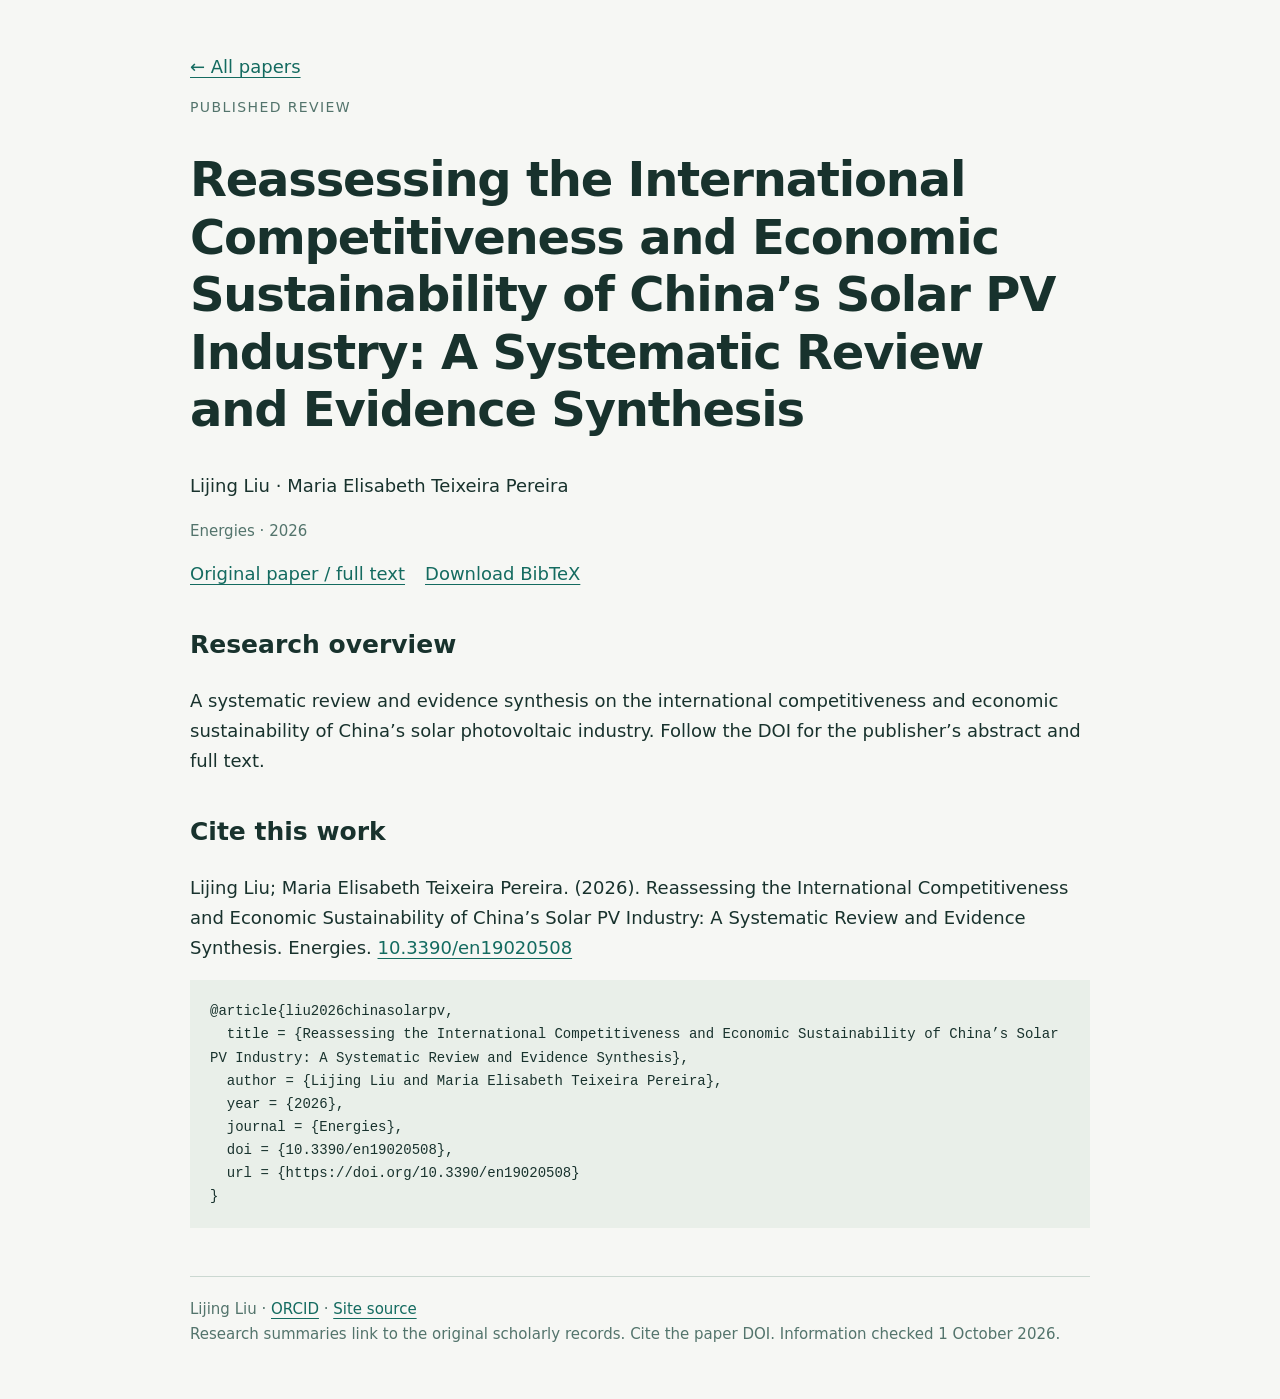
==== papers/china-solar-pv/index.html @ e6fdfd6c "Publish academic paper pages with citation metadata and crawler discovery files" ====
<!doctype html>
<html lang="en"><head><meta charset="utf-8"><meta name="viewport" content="width=device-width,initial-scale=1"><title>Reassessing the International Competitiveness and Economic Sustainability of China’s Solar PV Industry: A Systematic Review and Evidence Synthesis</title><meta name="robots" content="index,follow"><link rel="canonical" href="https://liulijing1.github.io/papers/china-solar-pv/"><link rel="stylesheet" href="/style.css"><meta name="description" content="A systematic review and evidence synthesis on the international competitiveness and economic sustainability of China’s solar photovoltaic industry. Follow the DOI for the publisher’s abstract and full text."><meta name="citation_title" content="Reassessing the International Competitiveness and Economic Sustainability of China’s Solar PV Industry: A Systematic Review and Evidence Synthesis"><meta name="citation_author" content="Lijing Liu"><meta name="citation_author" content="Maria Elisabeth Teixeira Pereira"><meta name="citation_publication_date" content="2026"><meta name="citation_doi" content="10.3390/en19020508"><meta name="citation_journal_title" content="Energies"><meta name="keywords" content="Solar PV, China, international competitiveness, economic sustainability, systematic review"><script type="application/ld+json">{"@context": "https://schema.org", "@type": "ScholarlyArticle", "headline": "Reassessing the International Competitiveness and Economic Sustainability of China’s Solar PV Industry: A Systematic Review and Evidence Synthesis", "author": [{"@type": "Person", "name": "Lijing Liu", "sameAs": "https://orcid.org/0000-0001-7200-9192"}, {"@type": "Person", "name": "Maria Elisabeth Teixeira Pereira"}], "identifier": "10.3390/en19020508", "sameAs": "https://doi.org/10.3390/en19020508", "url": "https://liulijing1.github.io/papers/china-solar-pv/", "description": "A systematic review and evidence synthesis on the international competitiveness and economic sustainability of China’s solar photovoltaic industry. Follow the DOI for the publisher’s abstract and full text.", "isPartOf": {"@type": "Periodical", "name": "Energies"}}</script></head><body><main><nav><a href="/">← All papers</a></nav><p class="eyebrow">Published review</p><h1>Reassessing the International Competitiveness and Economic Sustainability of China’s Solar PV Industry: A Systematic Review and Evidence Synthesis</h1><p>Lijing Liu · Maria Elisabeth Teixeira Pereira</p><p class="meta">Energies · 2026</p><div class="links"><a href="https://doi.org/10.3390/en19020508">Original paper / full text</a><a href="citation.bib">Download BibTeX</a></div><h2>Research overview</h2><p>A systematic review and evidence synthesis on the international competitiveness and economic sustainability of China’s solar photovoltaic industry. Follow the DOI for the publisher’s abstract and full text.</p><h2>Cite this work</h2><p>Lijing Liu; Maria Elisabeth Teixeira Pereira. (2026). Reassessing the International Competitiveness and Economic Sustainability of China’s Solar PV Industry: A Systematic Review and Evidence Synthesis. Energies. <a href="https://doi.org/10.3390/en19020508">10.3390/en19020508</a></p><pre>@article{liu2026chinasolarpv,
  title = {Reassessing the International Competitiveness and Economic Sustainability of China’s Solar PV Industry: A Systematic Review and Evidence Synthesis},
  author = {Lijing Liu and Maria Elisabeth Teixeira Pereira},
  year = {2026},
  journal = {Energies},
  doi = {10.3390/en19020508},
  url = {https://doi.org/10.3390/en19020508}
}
</pre><footer>Lijing Liu · <a href="https://orcid.org/0000-0001-7200-9192">ORCID</a> · <a href="https://github.com/liulijing1/liulijing1.github.io">Site source</a><br>Research summaries link to the original scholarly records. Cite the paper DOI. Information checked 1 October 2026.</footer></main></body></html>
---- style.css ----
body{margin:0;background:#f6f7f4;color:#18322d;font:18px/1.65 system-ui,sans-serif}main{max-width:900px;margin:auto;padding:52px 24px}a{color:#146b60;text-underline-offset:4px}h1{font-size:clamp(30px,5vw,48px);line-height:1.2;letter-spacing:-.025em}h2{font-size:25px;margin-top:36px}.eyebrow{font-size:14px;text-transform:uppercase;letter-spacing:.1em;color:#53746c}.card{padding:25px 0;border-top:1px solid #cbd8d1}.meta,footer{font-size:15px;color:#53746c}.links{display:flex;flex-wrap:wrap;gap:20px}pre{white-space:pre-wrap;overflow-wrap:anywhere;background:#e9efe9;padding:20px;font-size:14px}li{margin:12px 0}footer{margin-top:48px;border-top:1px solid #cbd8d1;padding-top:20px}
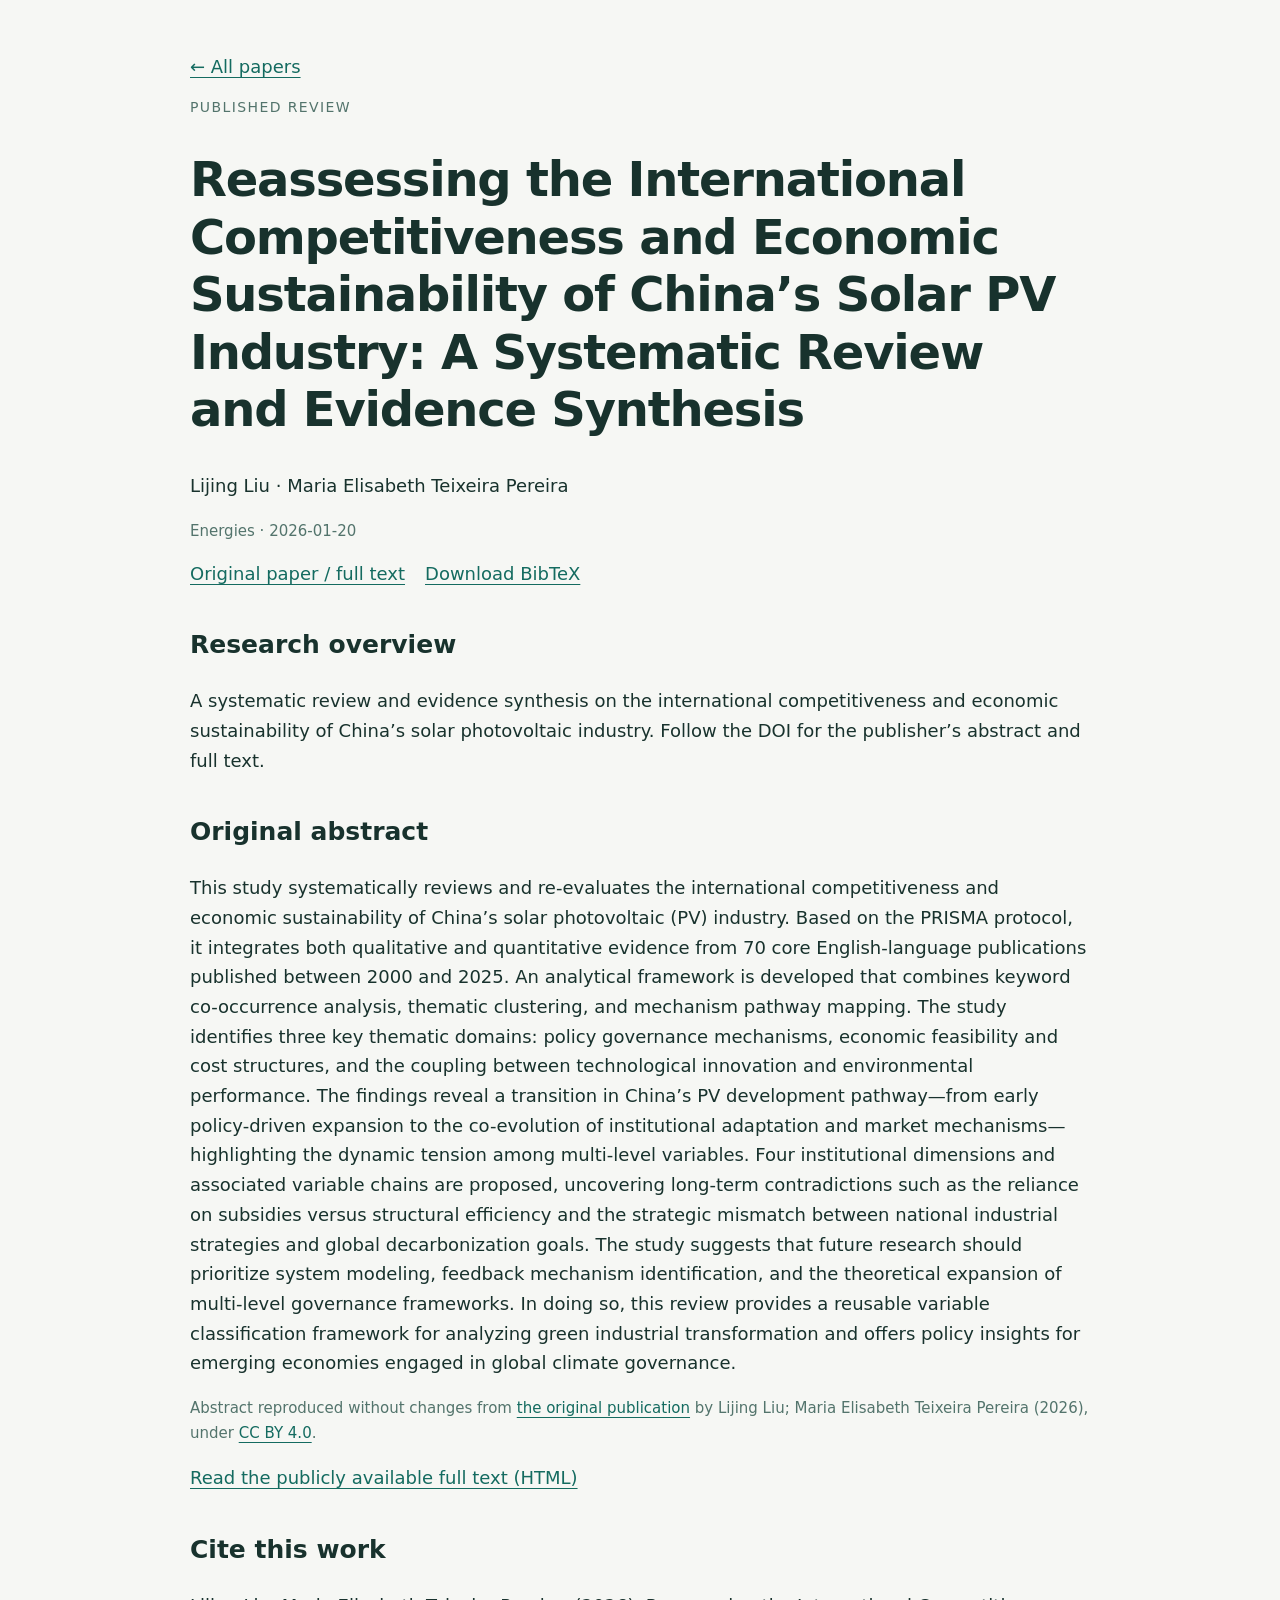
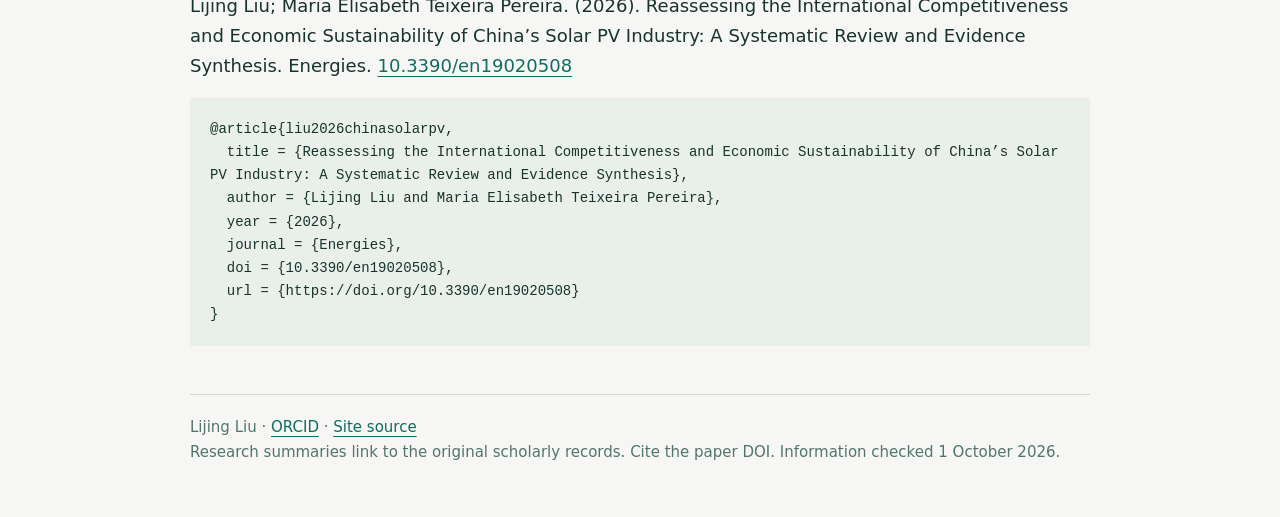
==== commit 4026d9de: "Add original abstracts, open full-text links and search ownership verification" ====
--- a/papers/china-solar-pv/index.html
+++ b/papers/china-solar-pv/index.html
@@ -1,5 +1,5 @@
 <!doctype html>
-<html lang="en"><head><meta charset="utf-8"><meta name="viewport" content="width=device-width,initial-scale=1"><title>Reassessing the International Competitiveness and Economic Sustainability of China’s Solar PV Industry: A Systematic Review and Evidence Synthesis</title><meta name="robots" content="index,follow"><link rel="canonical" href="https://liulijing1.github.io/papers/china-solar-pv/"><link rel="stylesheet" href="/style.css"><meta name="description" content="A systematic review and evidence synthesis on the international competitiveness and economic sustainability of China’s solar photovoltaic industry. Follow the DOI for the publisher’s abstract and full text."><meta name="citation_title" content="Reassessing the International Competitiveness and Economic Sustainability of China’s Solar PV Industry: A Systematic Review and Evidence Synthesis"><meta name="citation_author" content="Lijing Liu"><meta name="citation_author" content="Maria Elisabeth Teixeira Pereira"><meta name="citation_publication_date" content="2026"><meta name="citation_doi" content="10.3390/en19020508"><meta name="citation_journal_title" content="Energies"><meta name="keywords" content="Solar PV, China, international competitiveness, economic sustainability, systematic review"><script type="application/ld+json">{"@context": "https://schema.org", "@type": "ScholarlyArticle", "headline": "Reassessing the International Competitiveness and Economic Sustainability of China’s Solar PV Industry: A Systematic Review and Evidence Synthesis", "author": [{"@type": "Person", "name": "Lijing Liu", "sameAs": "https://orcid.org/0000-0001-7200-9192"}, {"@type": "Person", "name": "Maria Elisabeth Teixeira Pereira"}], "identifier": "10.3390/en19020508", "sameAs": "https://doi.org/10.3390/en19020508", "url": "https://liulijing1.github.io/papers/china-solar-pv/", "description": "A systematic review and evidence synthesis on the international competitiveness and economic sustainability of China’s solar photovoltaic industry. Follow the DOI for the publisher’s abstract and full text.", "isPartOf": {"@type": "Periodical", "name": "Energies"}}</script></head><body><main><nav><a href="/">← All papers</a></nav><p class="eyebrow">Published review</p><h1>Reassessing the International Competitiveness and Economic Sustainability of China’s Solar PV Industry: A Systematic Review and Evidence Synthesis</h1><p>Lijing Liu · Maria Elisabeth Teixeira Pereira</p><p class="meta">Energies · 2026</p><div class="links"><a href="https://doi.org/10.3390/en19020508">Original paper / full text</a><a href="citation.bib">Download BibTeX</a></div><h2>Research overview</h2><p>A systematic review and evidence synthesis on the international competitiveness and economic sustainability of China’s solar photovoltaic industry. Follow the DOI for the publisher’s abstract and full text.</p><h2>Cite this work</h2><p>Lijing Liu; Maria Elisabeth Teixeira Pereira. (2026). Reassessing the International Competitiveness and Economic Sustainability of China’s Solar PV Industry: A Systematic Review and Evidence Synthesis. Energies. <a href="https://doi.org/10.3390/en19020508">10.3390/en19020508</a></p><pre>@article{liu2026chinasolarpv,
+<html lang="en"><head><meta charset="utf-8"><meta name="google-site-verification" content="chkmeLCVuFcnHYpz33h94tfVjrupTZBLaRz0lYkFe44"><meta name="viewport" content="width=device-width,initial-scale=1"><title>Reassessing the International Competitiveness and Economic Sustainability of China’s Solar PV Industry: A Systematic Review and Evidence Synthesis</title><meta name="robots" content="index,follow"><link rel="canonical" href="https://liulijing1.github.io/papers/china-solar-pv/"><link rel="stylesheet" href="/style.css"><meta name="description" content="A systematic review and evidence synthesis on the international competitiveness and economic sustainability of China’s solar photovoltaic industry. Follow the DOI for the publisher’s abstract and full text."><meta name="citation_title" content="Reassessing the International Competitiveness and Economic Sustainability of China’s Solar PV Industry: A Systematic Review and Evidence Synthesis"><meta name="citation_author" content="Lijing Liu"><meta name="citation_author" content="Maria Elisabeth Teixeira Pereira"><meta name="citation_publication_date" content="2026-01-20"><meta name="citation_doi" content="10.3390/en19020508"><meta name="citation_journal_title" content="Energies"><meta name="keywords" content="Solar PV, China, international competitiveness, economic sustainability, systematic review"><script type="application/ld+json">{"@context": "https://schema.org", "@type": "ScholarlyArticle", "headline": "Reassessing the International Competitiveness and Economic Sustainability of China’s Solar PV Industry: A Systematic Review and Evidence Synthesis", "author": [{"@type": "Person", "name": "Lijing Liu", "sameAs": "https://orcid.org/0000-0001-7200-9192"}, {"@type": "Person", "name": "Maria Elisabeth Teixeira Pereira"}], "identifier": "10.3390/en19020508", "sameAs": "https://doi.org/10.3390/en19020508", "url": "https://liulijing1.github.io/papers/china-solar-pv/", "description": "A systematic review and evidence synthesis on the international competitiveness and economic sustainability of China’s solar photovoltaic industry. Follow the DOI for the publisher’s abstract and full text.", "isPartOf": {"@type": "Periodical", "name": "Energies"}, "datePublished": "2026-01-20", "abstract": "This study systematically reviews and re-evaluates the international competitiveness and economic sustainability of China’s solar photovoltaic (PV) industry. Based on the PRISMA protocol, it integrates both qualitative and quantitative evidence from 70 core English-language publications published between 2000 and 2025. An analytical framework is developed that combines keyword co-occurrence analysis, thematic clustering, and mechanism pathway mapping. The study identifies three key thematic domains: policy governance mechanisms, economic feasibility and cost structures, and the coupling between technological innovation and environmental performance. The findings reveal a transition in China’s PV development pathway—from early policy-driven expansion to the co-evolution of institutional adaptation and market mechanisms—highlighting the dynamic tension among multi-level variables. Four institutional dimensions and associated variable chains are proposed, uncovering long-term contradictions such as the reliance on subsidies versus structural efficiency and the strategic mismatch between national industrial strategies and global decarbonization goals. The study suggests that future research should prioritize system modeling, feedback mechanism identification, and the theoretical expansion of multi-level governance frameworks. In doing so, this review provides a reusable variable classification framework for analyzing green industrial transformation and offers policy insights for emerging economies engaged in global climate governance.", "license": "https://creativecommons.org/licenses/by/4.0/"}</script></head><body><main><nav><a href="/">← All papers</a></nav><p class="eyebrow">Published review</p><h1>Reassessing the International Competitiveness and Economic Sustainability of China’s Solar PV Industry: A Systematic Review and Evidence Synthesis</h1><p>Lijing Liu · Maria Elisabeth Teixeira Pereira</p><p class="meta">Energies · 2026-01-20</p><div class="links"><a href="https://doi.org/10.3390/en19020508">Original paper / full text</a><a href="citation.bib">Download BibTeX</a></div><h2>Research overview</h2><p>A systematic review and evidence synthesis on the international competitiveness and economic sustainability of China’s solar photovoltaic industry. Follow the DOI for the publisher’s abstract and full text.</p><h2>Original abstract</h2><p>This study systematically reviews and re-evaluates the international competitiveness and economic sustainability of China’s solar photovoltaic (PV) industry. Based on the PRISMA protocol, it integrates both qualitative and quantitative evidence from 70 core English-language publications published between 2000 and 2025. An analytical framework is developed that combines keyword co-occurrence analysis, thematic clustering, and mechanism pathway mapping. The study identifies three key thematic domains: policy governance mechanisms, economic feasibility and cost structures, and the coupling between technological innovation and environmental performance. The findings reveal a transition in China’s PV development pathway—from early policy-driven expansion to the co-evolution of institutional adaptation and market mechanisms—highlighting the dynamic tension among multi-level variables. Four institutional dimensions and associated variable chains are proposed, uncovering long-term contradictions such as the reliance on subsidies versus structural efficiency and the strategic mismatch between national industrial strategies and global decarbonization goals. The study suggests that future research should prioritize system modeling, feedback mechanism identification, and the theoretical expansion of multi-level governance frameworks. In doing so, this review provides a reusable variable classification framework for analyzing green industrial transformation and offers policy insights for emerging economies engaged in global climate governance.</p><p class="meta">Abstract reproduced without changes from <a href="https://doi.org/10.3390/en19020508">the original publication</a> by Lijing Liu; Maria Elisabeth Teixeira Pereira (2026), under <a href="https://creativecommons.org/licenses/by/4.0/">CC BY 4.0</a>.</p><p><a href="https://www.mdpi.com/1996-1073/19/2/508">Read the publicly available full text (HTML)</a></p><h2>Cite this work</h2><p>Lijing Liu; Maria Elisabeth Teixeira Pereira. (2026). Reassessing the International Competitiveness and Economic Sustainability of China’s Solar PV Industry: A Systematic Review and Evidence Synthesis. Energies. <a href="https://doi.org/10.3390/en19020508">10.3390/en19020508</a></p><pre>@article{liu2026chinasolarpv,
   title = {Reassessing the International Competitiveness and Economic Sustainability of China’s Solar PV Industry: A Systematic Review and Evidence Synthesis},
   author = {Lijing Liu and Maria Elisabeth Teixeira Pereira},
   year = {2026},
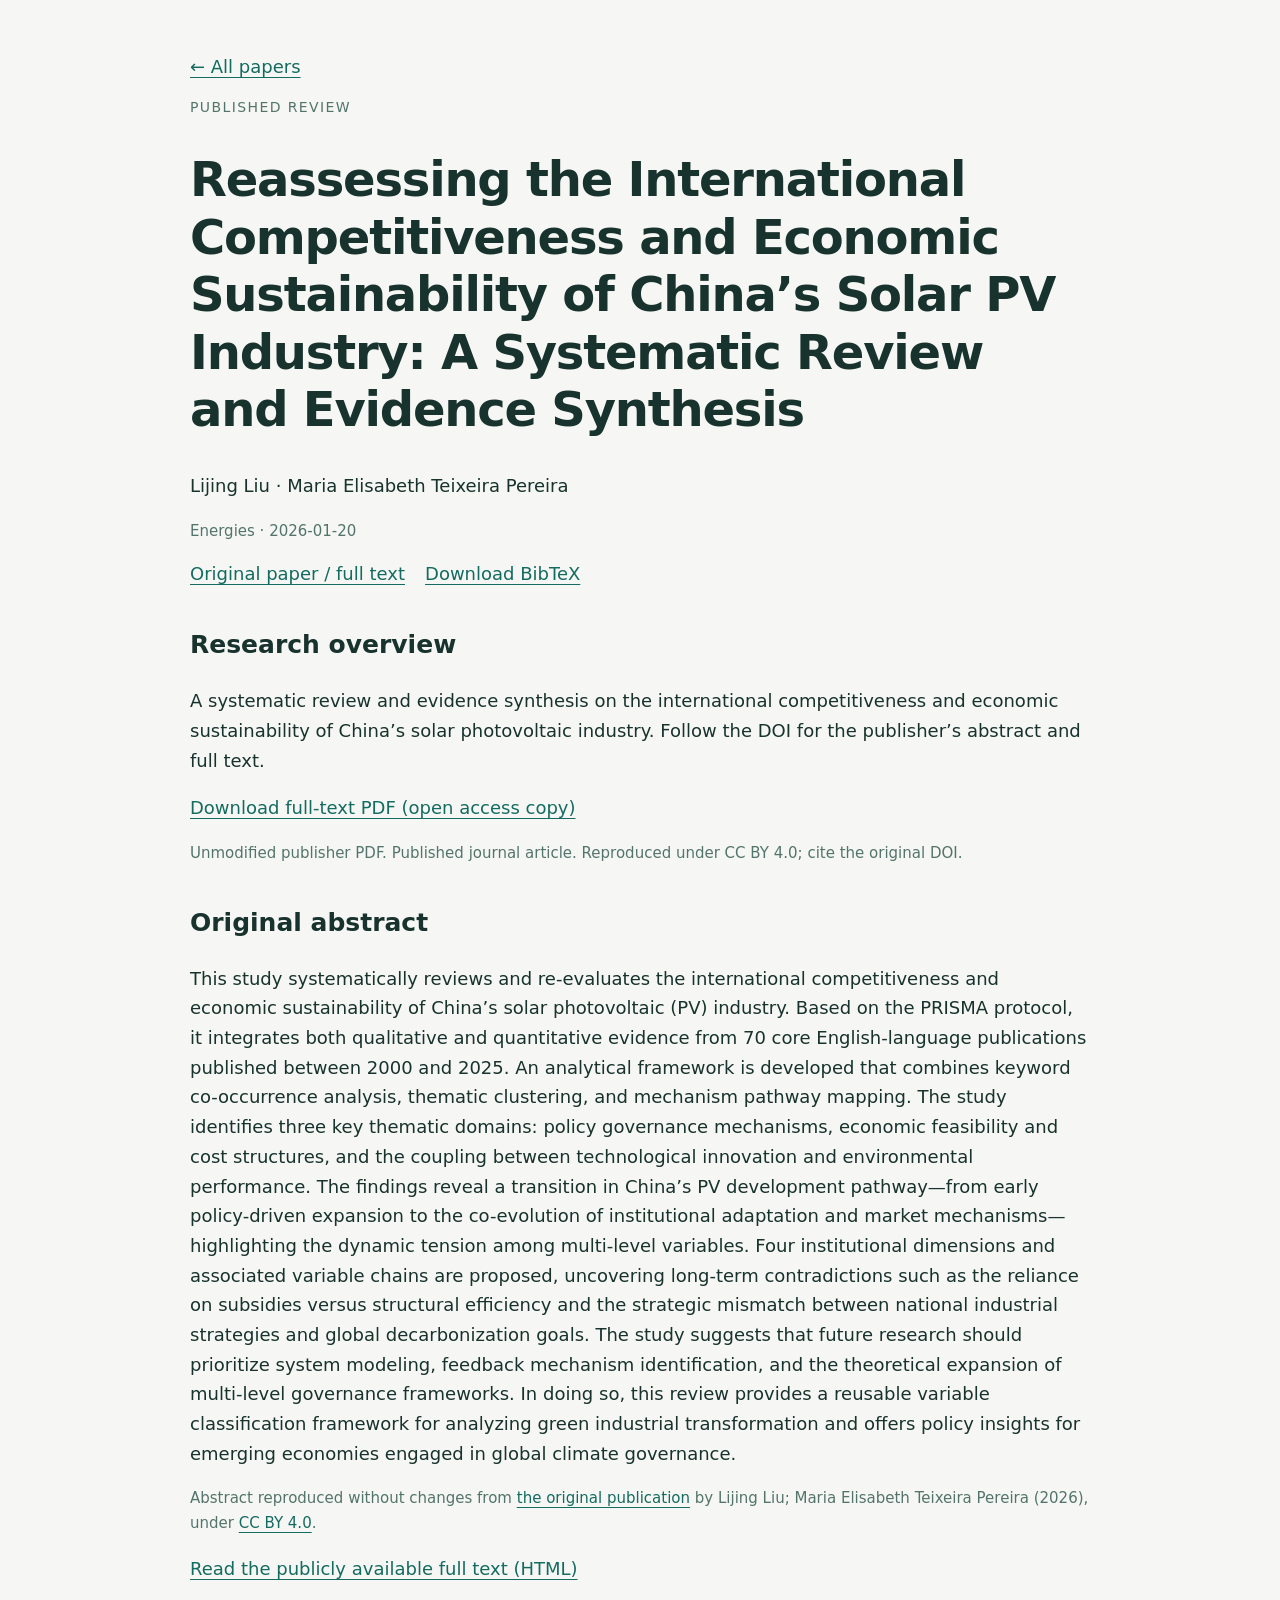
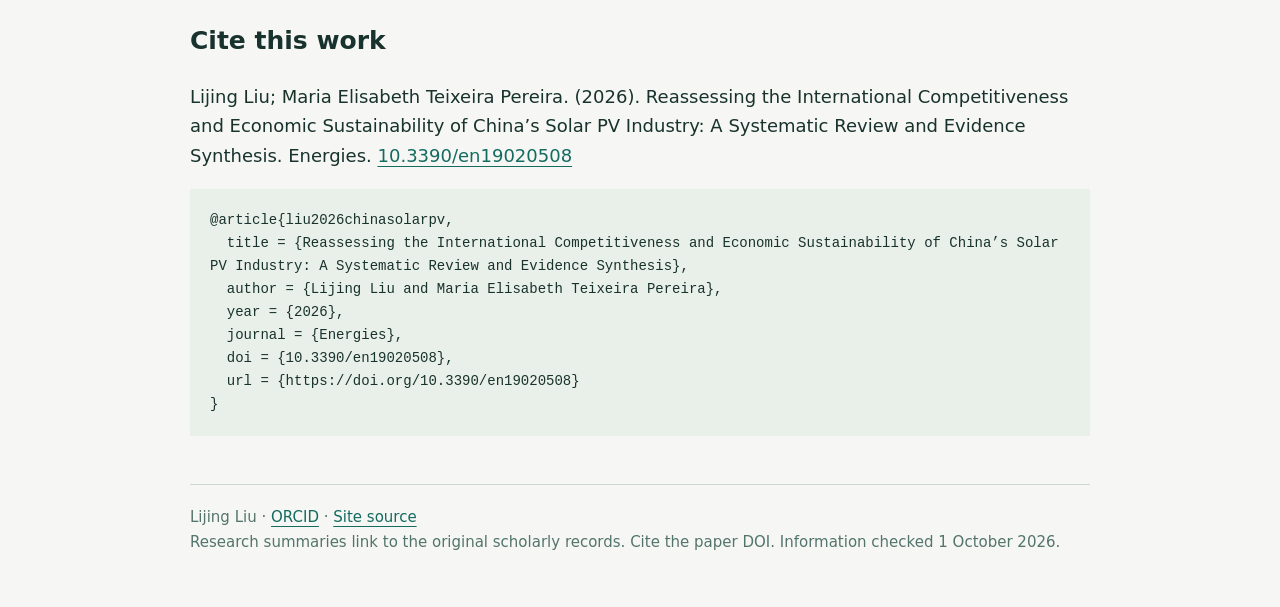
==== commit 9c9504a3: "Add open access publisher PDFs with version attribution and direct citation links" ====
--- a/papers/china-solar-pv/index.html
+++ b/papers/china-solar-pv/index.html
@@ -1,5 +1,5 @@
 <!doctype html>
-<html lang="en"><head><meta charset="utf-8"><meta name="google-site-verification" content="chkmeLCVuFcnHYpz33h94tfVjrupTZBLaRz0lYkFe44"><meta name="viewport" content="width=device-width,initial-scale=1"><title>Reassessing the International Competitiveness and Economic Sustainability of China’s Solar PV Industry: A Systematic Review and Evidence Synthesis</title><meta name="robots" content="index,follow"><link rel="canonical" href="https://liulijing1.github.io/papers/china-solar-pv/"><link rel="stylesheet" href="/style.css"><meta name="description" content="A systematic review and evidence synthesis on the international competitiveness and economic sustainability of China’s solar photovoltaic industry. Follow the DOI for the publisher’s abstract and full text."><meta name="citation_title" content="Reassessing the International Competitiveness and Economic Sustainability of China’s Solar PV Industry: A Systematic Review and Evidence Synthesis"><meta name="citation_author" content="Lijing Liu"><meta name="citation_author" content="Maria Elisabeth Teixeira Pereira"><meta name="citation_publication_date" content="2026-01-20"><meta name="citation_doi" content="10.3390/en19020508"><meta name="citation_journal_title" content="Energies"><meta name="keywords" content="Solar PV, China, international competitiveness, economic sustainability, systematic review"><script type="application/ld+json">{"@context": "https://schema.org", "@type": "ScholarlyArticle", "headline": "Reassessing the International Competitiveness and Economic Sustainability of China’s Solar PV Industry: A Systematic Review and Evidence Synthesis", "author": [{"@type": "Person", "name": "Lijing Liu", "sameAs": "https://orcid.org/0000-0001-7200-9192"}, {"@type": "Person", "name": "Maria Elisabeth Teixeira Pereira"}], "identifier": "10.3390/en19020508", "sameAs": "https://doi.org/10.3390/en19020508", "url": "https://liulijing1.github.io/papers/china-solar-pv/", "description": "A systematic review and evidence synthesis on the international competitiveness and economic sustainability of China’s solar photovoltaic industry. Follow the DOI for the publisher’s abstract and full text.", "isPartOf": {"@type": "Periodical", "name": "Energies"}, "datePublished": "2026-01-20", "abstract": "This study systematically reviews and re-evaluates the international competitiveness and economic sustainability of China’s solar photovoltaic (PV) industry. Based on the PRISMA protocol, it integrates both qualitative and quantitative evidence from 70 core English-language publications published between 2000 and 2025. An analytical framework is developed that combines keyword co-occurrence analysis, thematic clustering, and mechanism pathway mapping. The study identifies three key thematic domains: policy governance mechanisms, economic feasibility and cost structures, and the coupling between technological innovation and environmental performance. The findings reveal a transition in China’s PV development pathway—from early policy-driven expansion to the co-evolution of institutional adaptation and market mechanisms—highlighting the dynamic tension among multi-level variables. Four institutional dimensions and associated variable chains are proposed, uncovering long-term contradictions such as the reliance on subsidies versus structural efficiency and the strategic mismatch between national industrial strategies and global decarbonization goals. The study suggests that future research should prioritize system modeling, feedback mechanism identification, and the theoretical expansion of multi-level governance frameworks. In doing so, this review provides a reusable variable classification framework for analyzing green industrial transformation and offers policy insights for emerging economies engaged in global climate governance.", "license": "https://creativecommons.org/licenses/by/4.0/"}</script></head><body><main><nav><a href="/">← All papers</a></nav><p class="eyebrow">Published review</p><h1>Reassessing the International Competitiveness and Economic Sustainability of China’s Solar PV Industry: A Systematic Review and Evidence Synthesis</h1><p>Lijing Liu · Maria Elisabeth Teixeira Pereira</p><p class="meta">Energies · 2026-01-20</p><div class="links"><a href="https://doi.org/10.3390/en19020508">Original paper / full text</a><a href="citation.bib">Download BibTeX</a></div><h2>Research overview</h2><p>A systematic review and evidence synthesis on the international competitiveness and economic sustainability of China’s solar photovoltaic industry. Follow the DOI for the publisher’s abstract and full text.</p><h2>Original abstract</h2><p>This study systematically reviews and re-evaluates the international competitiveness and economic sustainability of China’s solar photovoltaic (PV) industry. Based on the PRISMA protocol, it integrates both qualitative and quantitative evidence from 70 core English-language publications published between 2000 and 2025. An analytical framework is developed that combines keyword co-occurrence analysis, thematic clustering, and mechanism pathway mapping. The study identifies three key thematic domains: policy governance mechanisms, economic feasibility and cost structures, and the coupling between technological innovation and environmental performance. The findings reveal a transition in China’s PV development pathway—from early policy-driven expansion to the co-evolution of institutional adaptation and market mechanisms—highlighting the dynamic tension among multi-level variables. Four institutional dimensions and associated variable chains are proposed, uncovering long-term contradictions such as the reliance on subsidies versus structural efficiency and the strategic mismatch between national industrial strategies and global decarbonization goals. The study suggests that future research should prioritize system modeling, feedback mechanism identification, and the theoretical expansion of multi-level governance frameworks. In doing so, this review provides a reusable variable classification framework for analyzing green industrial transformation and offers policy insights for emerging economies engaged in global climate governance.</p><p class="meta">Abstract reproduced without changes from <a href="https://doi.org/10.3390/en19020508">the original publication</a> by Lijing Liu; Maria Elisabeth Teixeira Pereira (2026), under <a href="https://creativecommons.org/licenses/by/4.0/">CC BY 4.0</a>.</p><p><a href="https://www.mdpi.com/1996-1073/19/2/508">Read the publicly available full text (HTML)</a></p><h2>Cite this work</h2><p>Lijing Liu; Maria Elisabeth Teixeira Pereira. (2026). Reassessing the International Competitiveness and Economic Sustainability of China’s Solar PV Industry: A Systematic Review and Evidence Synthesis. Energies. <a href="https://doi.org/10.3390/en19020508">10.3390/en19020508</a></p><pre>@article{liu2026chinasolarpv,
+<html lang="en"><head><meta charset="utf-8"><meta name="google-site-verification" content="chkmeLCVuFcnHYpz33h94tfVjrupTZBLaRz0lYkFe44"><meta name="viewport" content="width=device-width,initial-scale=1"><title>Reassessing the International Competitiveness and Economic Sustainability of China’s Solar PV Industry: A Systematic Review and Evidence Synthesis</title><meta name="robots" content="index,follow"><link rel="canonical" href="https://liulijing1.github.io/papers/china-solar-pv/"><link rel="stylesheet" href="/style.css"><meta name="description" content="A systematic review and evidence synthesis on the international competitiveness and economic sustainability of China’s solar photovoltaic industry. Follow the DOI for the publisher’s abstract and full text."><meta name="citation_title" content="Reassessing the International Competitiveness and Economic Sustainability of China’s Solar PV Industry: A Systematic Review and Evidence Synthesis"><meta name="citation_author" content="Lijing Liu"><meta name="citation_author" content="Maria Elisabeth Teixeira Pereira"><meta name="citation_publication_date" content="2026-01-20"><meta name="citation_doi" content="10.3390/en19020508"><meta name="citation_journal_title" content="Energies"><meta name="keywords" content="Solar PV, China, international competitiveness, economic sustainability, systematic review"><script type="application/ld+json">{"@context": "https://schema.org", "@type": "ScholarlyArticle", "headline": "Reassessing the International Competitiveness and Economic Sustainability of China’s Solar PV Industry: A Systematic Review and Evidence Synthesis", "author": [{"@type": "Person", "name": "Lijing Liu", "sameAs": "https://orcid.org/0000-0001-7200-9192"}, {"@type": "Person", "name": "Maria Elisabeth Teixeira Pereira"}], "identifier": "10.3390/en19020508", "sameAs": "https://doi.org/10.3390/en19020508", "url": "https://liulijing1.github.io/papers/china-solar-pv/", "description": "A systematic review and evidence synthesis on the international competitiveness and economic sustainability of China’s solar photovoltaic industry. Follow the DOI for the publisher’s abstract and full text.", "isPartOf": {"@type": "Periodical", "name": "Energies"}, "datePublished": "2026-01-20", "abstract": "This study systematically reviews and re-evaluates the international competitiveness and economic sustainability of China’s solar photovoltaic (PV) industry. Based on the PRISMA protocol, it integrates both qualitative and quantitative evidence from 70 core English-language publications published between 2000 and 2025. An analytical framework is developed that combines keyword co-occurrence analysis, thematic clustering, and mechanism pathway mapping. The study identifies three key thematic domains: policy governance mechanisms, economic feasibility and cost structures, and the coupling between technological innovation and environmental performance. The findings reveal a transition in China’s PV development pathway—from early policy-driven expansion to the co-evolution of institutional adaptation and market mechanisms—highlighting the dynamic tension among multi-level variables. Four institutional dimensions and associated variable chains are proposed, uncovering long-term contradictions such as the reliance on subsidies versus structural efficiency and the strategic mismatch between national industrial strategies and global decarbonization goals. The study suggests that future research should prioritize system modeling, feedback mechanism identification, and the theoretical expansion of multi-level governance frameworks. In doing so, this review provides a reusable variable classification framework for analyzing green industrial transformation and offers policy insights for emerging economies engaged in global climate governance.", "license": "https://creativecommons.org/licenses/by/4.0/"}</script><meta name="citation_pdf_url" content="https://liulijing1.github.io/papers/china-solar-pv/paper.pdf"></head><body><main><nav><a href="/">← All papers</a></nav><p class="eyebrow">Published review</p><h1>Reassessing the International Competitiveness and Economic Sustainability of China’s Solar PV Industry: A Systematic Review and Evidence Synthesis</h1><p>Lijing Liu · Maria Elisabeth Teixeira Pereira</p><p class="meta">Energies · 2026-01-20</p><div class="links"><a href="https://doi.org/10.3390/en19020508">Original paper / full text</a><a href="citation.bib">Download BibTeX</a></div><h2>Research overview</h2><p>A systematic review and evidence synthesis on the international competitiveness and economic sustainability of China’s solar photovoltaic industry. Follow the DOI for the publisher’s abstract and full text.</p><p><a href="paper.pdf">Download full-text PDF (open access copy)</a></p><p class="meta">Unmodified publisher PDF. Published journal article. Reproduced under CC BY 4.0; cite the original DOI.</p><h2>Original abstract</h2><p>This study systematically reviews and re-evaluates the international competitiveness and economic sustainability of China’s solar photovoltaic (PV) industry. Based on the PRISMA protocol, it integrates both qualitative and quantitative evidence from 70 core English-language publications published between 2000 and 2025. An analytical framework is developed that combines keyword co-occurrence analysis, thematic clustering, and mechanism pathway mapping. The study identifies three key thematic domains: policy governance mechanisms, economic feasibility and cost structures, and the coupling between technological innovation and environmental performance. The findings reveal a transition in China’s PV development pathway—from early policy-driven expansion to the co-evolution of institutional adaptation and market mechanisms—highlighting the dynamic tension among multi-level variables. Four institutional dimensions and associated variable chains are proposed, uncovering long-term contradictions such as the reliance on subsidies versus structural efficiency and the strategic mismatch between national industrial strategies and global decarbonization goals. The study suggests that future research should prioritize system modeling, feedback mechanism identification, and the theoretical expansion of multi-level governance frameworks. In doing so, this review provides a reusable variable classification framework for analyzing green industrial transformation and offers policy insights for emerging economies engaged in global climate governance.</p><p class="meta">Abstract reproduced without changes from <a href="https://doi.org/10.3390/en19020508">the original publication</a> by Lijing Liu; Maria Elisabeth Teixeira Pereira (2026), under <a href="https://creativecommons.org/licenses/by/4.0/">CC BY 4.0</a>.</p><p><a href="https://www.mdpi.com/1996-1073/19/2/508">Read the publicly available full text (HTML)</a></p><h2>Cite this work</h2><p>Lijing Liu; Maria Elisabeth Teixeira Pereira. (2026). Reassessing the International Competitiveness and Economic Sustainability of China’s Solar PV Industry: A Systematic Review and Evidence Synthesis. Energies. <a href="https://doi.org/10.3390/en19020508">10.3390/en19020508</a></p><pre>@article{liu2026chinasolarpv,
   title = {Reassessing the International Competitiveness and Economic Sustainability of China’s Solar PV Industry: A Systematic Review and Evidence Synthesis},
   author = {Lijing Liu and Maria Elisabeth Teixeira Pereira},
   year = {2026},
